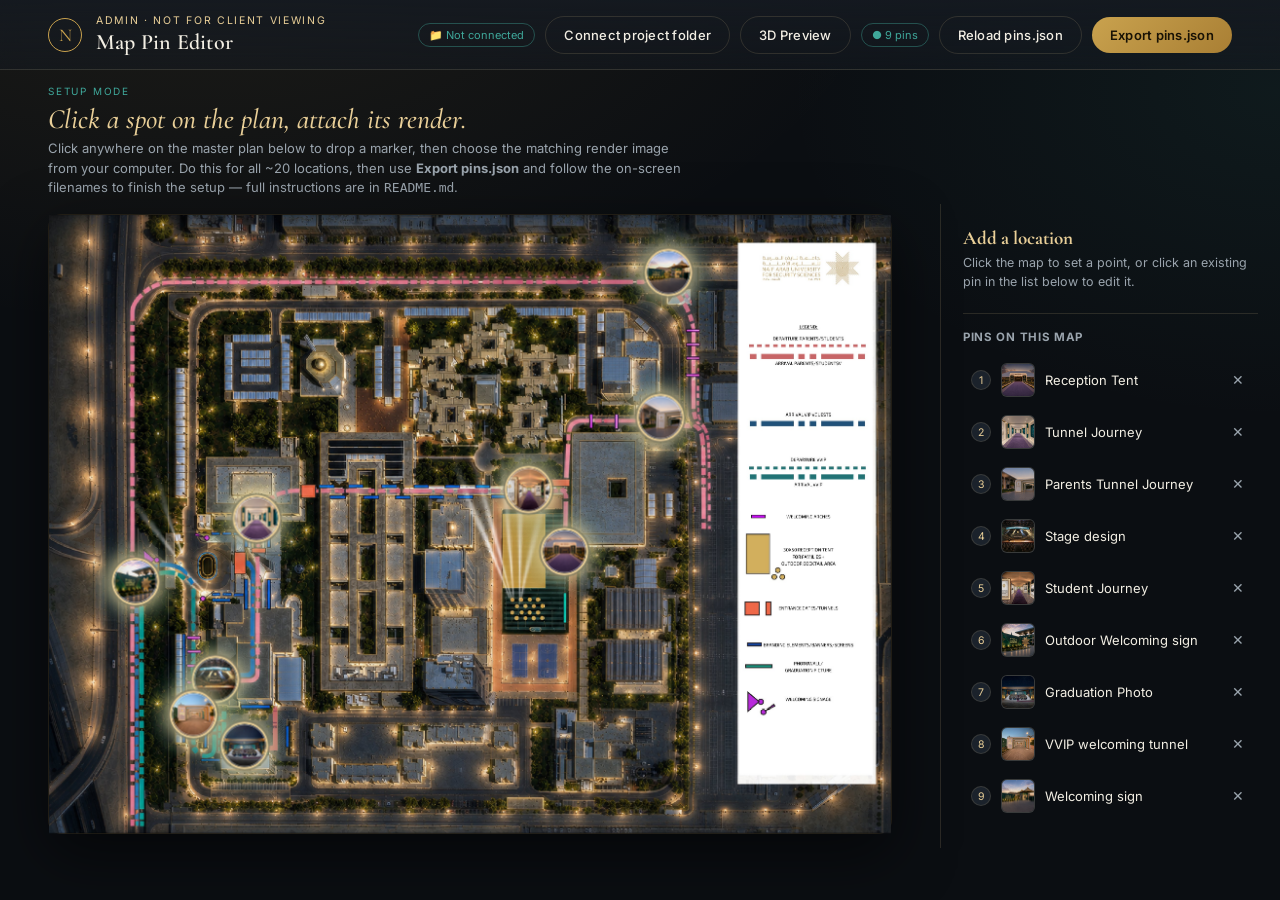
==== admin.html @ b7158697 "Interactive event site map" ====
<!DOCTYPE html>
<html lang="en">
<head>
<meta charset="UTF-8">
<meta name="viewport" content="width=device-width, initial-scale=1.0">
<title>Admin — Place Renders on Map</title>
<link rel="stylesheet" href="css/style.css">
</head>
<body class="page-admin">

<header class="topbar">
  <div class="brand">
    <div class="brand-mark">N</div>
    <div class="brand-text">
      <p class="eyebrow">Admin · Not for client viewing</p>
      <h1>Map Pin Editor</h1>
    </div>
  </div>
  <div class="topbar-actions">
    <span class="badge" id="folderStatus">📁 Not connected</span>
    <button class="btn" id="connectFolderBtn">Connect project folder</button>
    <button class="btn" id="toggle3DBtn">3D Preview</button>
    <span class="badge" id="pinCount">● 0 pins</span>
    <button class="btn" id="loadExistingBtn">Reload pins.json</button>
    <button class="btn btn-gold" id="exportBtn">Export pins.json</button>
  </div>
</header>

<section class="hero">
  <p class="eyebrow">Setup mode</p>
  <h2>Click a spot on the plan, attach its render.</h2>
  <p>Click anywhere on the master plan below to drop a marker, then choose the matching render image from your computer. Do this for all ~20 locations, then use <strong>Export pins.json</strong> and follow the on-screen filenames to finish the setup — full instructions are in <code>README.md</code>.</p>
</section>

<div class="perspective-panel" id="perspectivePanel" style="display:none;">
  <h4>3D bird's-eye perspective (this is what the client-facing map will use)</h4>

  <p class="hint">Map tilt — shared by everything on the map:</p>
  <div class="persp-row">
    <label><span>Tilt</span><span id="tiltXVal">55°</span></label>
    <input type="range" id="tiltXSlider" min="-80" max="80" value="55">
  </div>
  <div class="persp-row">
    <label><span>Corner angle</span><span id="tiltZVal">12°</span></label>
    <input type="range" id="tiltZSlider" min="-90" max="90" value="12">
  </div>
  <div class="persp-row">
    <label><span>Depth</span><span id="perspVal">1400px</span></label>
    <input type="range" id="perspSlider" min="200" max="6000" step="50" value="1400">
  </div>

  <div class="category-switch">
    <p class="hint">Pin orientation profile — every pin picks Category 1 or 2 when saved, and follows that profile's sliders below:</p>
    <div class="category-tabs">
      <button type="button" class="btn cat-tab active" id="editCat1Btn" data-cat="1">Editing: Category 1</button>
      <button type="button" class="btn cat-tab" id="editCat2Btn" data-cat="2">Editing: Category 2</button>
    </div>
  </div>

  <div class="persp-row">
    <label><span>Pin tilt</span><span id="pinTiltXVal">55°</span></label>
    <input type="range" id="pinTiltXSlider" min="-90" max="90" value="55">
  </div>
  <div class="persp-row">
    <label><span>Pin corner angle</span><span id="pinTiltZVal">12°</span></label>
    <input type="range" id="pinTiltZSlider" min="-90" max="90" value="12">
  </div>
  <div class="persp-row">
    <label><span>Pin scale X</span><span id="pinScaleXVal">1.00</span></label>
    <input type="range" id="pinScaleXSlider" min="0.25" max="3" step="0.05" value="1">
  </div>
  <div class="persp-row">
    <label><span>Pin scale Y</span><span id="pinScaleYVal">1.00</span></label>
    <input type="range" id="pinScaleYSlider" min="0.25" max="3" step="0.05" value="1">
  </div>
  <div class="persp-row">
    <label><span>Pin scale Z</span><span id="pinScaleZVal">1.00</span></label>
    <input type="range" id="pinScaleZSlider" min="0.25" max="4" step="0.05" value="1">
  </div>
  <div class="persp-row">
    <label><span>Pin skew</span><span id="pinSkewVal">0°</span></label>
    <input type="range" id="pinSkewSlider" min="-60" max="60" value="0">
  </div>
  <div class="persp-row">
    <label><span>Pin elevation</span><span id="elevateVal">70px</span></label>
    <input type="range" id="elevateSlider" min="-200" max="400" value="70">
  </div>
  <div class="persp-row">
    <label><span>Label lift (text only)</span><span id="labelLiftVal">0px</span></label>
    <input type="range" id="labelLiftSlider" min="-150" max="150" value="0">
  </div>
  <div class="persp-row">
    <label><span>Label offset (text only)</span><span id="labelOffsetXVal">0px</span></label>
    <input type="range" id="labelOffsetXSlider" min="-150" max="150" value="0">
  </div>

  <button class="btn btn-gold" id="savePerspectiveBtn">Save perspective settings</button>
</div>

<div class="admin-shell">
  <div class="stage-wrap">
    <div class="stage" id="stage">
      <div class="map-plane" id="mapPlane">
        <img src="assets/masterplan.jpg" alt="Event master plan" id="mapImg" draggable="false">
      </div>
    </div>
  </div>

  <aside class="side-panel">
    <h3 id="formHeading">Add a location</h3>
    <p class="hint">Click the map to set a point, or click an existing pin in the list below to edit it.</p>

    <div id="formArea" style="display:none;">
      <div class="field">
        <label>Title (shown to clients)</label>
        <input type="text" id="fTitle" placeholder="e.g. Reception Tent — Arrival Side">
      </div>
      <div class="field">
        <label>Category (optional tag)</label>
        <input type="text" id="fCategory" placeholder="e.g. VVIP Arrival">
      </div>
      <div class="field">
        <label>Pin orientation profile (controls 3D tilt/scale/label for this pin)</label>
        <div class="orientation-toggle">
          <label class="radio-pill"><input type="radio" name="fOrientation" value="1" checked> Category 1</label>
          <label class="radio-pill"><input type="radio" name="fOrientation" value="2"> Category 2</label>
        </div>
      </div>
      <div class="field">
        <label>Description (optional, shown under image)</label>
        <textarea id="fDesc" placeholder="Short note for the client about this view"></textarea>
      </div>
      <div class="field">
        <label>Main images (both shown together when the pin is opened)</label>
        <div class="image-slot-pair">
          <div class="image-slot">
            <label class="file-drop" id="dropLabelMain1">
              Main image 1
              <input type="file" id="fFileMain1" accept="image/*" style="display:none;">
              <div class="slot-preview" id="previewMain1"></div>
            </label>
            <input type="text" id="fCaptionMain1" class="caption-input" placeholder="Caption, e.g. Option 01">
          </div>
          <div class="image-slot">
            <label class="file-drop" id="dropLabelMain2">
              Main image 2
              <input type="file" id="fFileMain2" accept="image/*" style="display:none;">
              <div class="slot-preview" id="previewMain2"></div>
            </label>
            <input type="text" id="fCaptionMain2" class="caption-input" placeholder="Caption, e.g. Option 02">
          </div>
        </div>
      </div>
      <div class="field">
        <label>Extra images (optional, shown smaller in a strip below)</label>
        <div class="image-slot-pair">
          <div class="image-slot">
            <label class="file-drop" id="dropLabelExtra1">
              Extra image 1
              <input type="file" id="fFileExtra1" accept="image/*" style="display:none;">
              <div class="slot-preview" id="previewExtra1"></div>
            </label>
            <input type="text" id="fCaptionExtra1" class="caption-input" placeholder="Caption (optional)">
          </div>
          <div class="image-slot">
            <label class="file-drop" id="dropLabelExtra2">
              Extra image 2
              <input type="file" id="fFileExtra2" accept="image/*" style="display:none;">
              <div class="slot-preview" id="previewExtra2"></div>
            </label>
            <input type="text" id="fCaptionExtra2" class="caption-input" placeholder="Caption (optional)">
          </div>
        </div>
      </div>
      <div class="field" style="display:flex; gap:8px;">
        <button class="btn btn-gold" id="savePinBtn" style="flex:1;">Save pin</button>
        <button class="btn" id="cancelPinBtn">Cancel</button>
      </div>
      <p class="hint" id="filenameHint"></p>
    </div>

    <div class="pin-list">
      <h4>Pins on this map</h4>
      <div id="pinListItems"><p class="empty-state">No pins yet — click the map to add your first one.</p></div>
    </div>
  </aside>
</div>

<p class="footer-note">
  This editor never uploads files to any server — everything happens in your browser. Click <strong>Connect project folder</strong>
  once and pick your <code>nauss-event</code> project folder: after that, saving a pin writes its images straight into
  <code>images/</code>, and <strong>Export pins.json</strong> writes straight into <code>data/pins.json</code> — no manual moving,
  no Downloads folder. (Chrome/Edge only; other browsers fall back to downloading files for you to move in manually, as before.)
</p>

<div class="toast" id="toast"></div>

<script src="js/common.js"></script>
<script src="js/admin.js"></script>
</body>
</html>
---- css/style.css ----
@import url('https://fonts.googleapis.com/css2?family=Cormorant+Garamond:ital,wght@0,400;0,500;0,600;1,500&family=Inter:wght@400;500;600&display=swap');

:root{
  --ink:#0b0e12;
  --panel:#151a21;
  --panel-2:#1b222b;
  --line:rgba(233,207,152,0.14);
  --gold:#c9a24e;
  --gold-light:#e9cf98;
  --rose:#e2708c;
  --teal:#3fa79a;
  --text:#f3efe4;
  --text-dim:#9aa4ad;
  --shadow:0 20px 60px rgba(0,0,0,0.55);
  --radius:14px;
}

*{box-sizing:border-box;}
html,body{margin:0;padding:0;}
body{
  background:
    radial-gradient(1200px 700px at 15% -10%, rgba(201,162,78,0.10), transparent 60%),
    radial-gradient(900px 600px at 100% 10%, rgba(63,167,154,0.08), transparent 55%),
    var(--ink);
  color:var(--text);
  font-family:'Inter', sans-serif;
  min-height:100vh;
}

::selection{background:var(--gold); color:#111;}

a{color:inherit;}

html, body{height:100%;}
body.page-viewer{display:flex; flex-direction:column; overflow:hidden;}
body.page-admin{overflow-y:auto;}

.topbar{
  display:flex;
  align-items:center;
  justify-content:space-between;
  padding:14px clamp(18px,4vw,48px);
  border-bottom:1px solid var(--line);
  background:linear-gradient(180deg, rgba(21,26,33,0.9), rgba(21,26,33,0.55));
  backdrop-filter:blur(10px);
  flex-shrink:0;
  z-index:40;
}

.brand{
  display:flex;
  align-items:center;
  gap:14px;
}

.brand-mark{
  width:34px;height:34px;
  border:1px solid var(--gold);
  border-radius:50%;
  display:flex;align-items:center;justify-content:center;
  color:var(--gold);
  font-family:'Cormorant Garamond', serif;
  font-size:18px;
}

.brand-text .eyebrow{
  font-size:10.5px;
  letter-spacing:0.16em;
  text-transform:uppercase;
  color:var(--gold-light);
  margin:0 0 2px;
}

.brand-text h1{
  font-family:'Cormorant Garamond', serif;
  font-weight:600;
  font-size:22px;
  margin:0;
  letter-spacing:0.01em;
}

.topbar-actions{
  display:flex;
  gap:10px;
  align-items:center;
}

.btn{
  font-family:'Inter', sans-serif;
  font-size:13px;
  font-weight:500;
  letter-spacing:0.02em;
  padding:10px 18px;
  border-radius:999px;
  border:1px solid var(--line);
  background:transparent;
  color:var(--text);
  cursor:pointer;
  transition:all .18s ease;
  display:inline-flex;
  align-items:center;
  gap:8px;
  text-decoration:none;
}
.btn:hover{border-color:var(--gold); color:var(--gold-light);}
.btn-gold{
  background:linear-gradient(135deg, var(--gold), #a97f34);
  color:#181205;
  border:none;
  font-weight:600;
}
.btn-gold:hover{filter:brightness(1.08); color:#181205;}
.btn-ghost{opacity:0.85;}
.btn:disabled{opacity:0.35; cursor:not-allowed;}
.btn:disabled:hover{border-color:var(--line); color:var(--text);}

.hero{
  padding:14px clamp(18px,4vw,48px) 6px;
  max-width:1000px;
  flex-shrink:0;
}
.hero .eyebrow{
  font-size:10px;
  letter-spacing:0.18em;
  text-transform:uppercase;
  color:var(--teal);
  margin:0 0 4px;
}
.hero h2{
  font-family:'Cormorant Garamond', serif;
  font-weight:500;
  font-style:italic;
  font-size:clamp(20px,2.4vw,28px);
  line-height:1.15;
  margin:0 0 4px;
  color:var(--gold-light);
}
.hero p{
  color:var(--text-dim);
  font-size:13px;
  line-height:1.5;
  max-width:640px;
  margin:0;
}

body.page-viewer .stage-wrap{
  padding:16px clamp(16px,2.4vw,32px) 20px;
  flex:1;
  min-height:0;
  display:flex;
  align-items:stretch;
  justify-content:center;
}

body.page-viewer .stage{
  position:relative;
  height:100%;
  width:100%;
  margin:0;
  border-radius:var(--radius);
  overflow:hidden;
  box-shadow:var(--shadow);
  border:1px solid var(--line);
  background:#000;
  display:flex;
  align-items:center;
  justify-content:center;
}

body.page-viewer .stage img{
  height:100%;
  width:100%;
  object-fit:contain;
  user-select:none;
  -webkit-user-drag:none;
}

.info-overlay{
  position:absolute;
  top:22px;
  left:22px;
  max-width:380px;
  background:rgba(11,14,18,0.72);
  backdrop-filter:blur(14px);
  border:1px solid var(--line);
  border-radius:12px;
  padding:18px 22px;
  box-shadow:0 10px 30px rgba(0,0,0,0.5);
  z-index:6;
}
.info-overlay .eyebrow{
  font-size:10px;
  letter-spacing:0.18em;
  text-transform:uppercase;
  color:var(--teal);
  margin:0 0 6px;
}
.info-overlay h2{
  font-family:'Cormorant Garamond', serif;
  font-weight:500;
  font-style:italic;
  font-size:clamp(18px,2vw,23px);
  line-height:1.2;
  margin:0 0 8px;
  color:var(--gold-light);
}
.info-overlay p{
  color:var(--text-dim);
  font-size:12.5px;
  line-height:1.55;
  margin:0;
}
@media (max-width: 760px){
  .info-overlay{ max-width:calc(100% - 44px); padding:14px 16px; }
  .info-overlay p{ display:none; }
}

.stage-wrap{
  padding:10px clamp(18px,4vw,48px) 14px;
  flex:1;
  min-height:0;
  display:flex;
  align-items:center;
  justify-content:center;
  overflow:hidden;
}

.stage{
  position:relative;
  height:100%;
  max-height:90vh;
  max-width:100%;
  margin:0 auto;
  border-radius:var(--radius);
  overflow:hidden;
  box-shadow:var(--shadow);
  border:1px solid var(--line);
  background:#000;
  display:flex;
  align-items:center;
  justify-content:center;
}

.stage img{
  display:block;
  height:100%;
  width:auto;
  max-width:100%;
  object-fit:contain;
  user-select:none;
  -webkit-user-drag:none;
}

.footer-note{display:none;}

.pin{
  position:absolute;
  transform:translate(-50%,-50%);
  width:31px;height:31px;
  cursor:pointer;
  z-index:5;
  background:none;
  border:none;
  padding:0;
  margin:0;
  outline:none;
  -webkit-appearance:none;
  appearance:none;
}
.pin:focus{outline:none;}
.pin .ring{
  position:absolute;
  inset:0;
  border-radius:50%;
  border:1.5px solid var(--gold-light);
  animation:pulse 2.2s ease-out infinite;
}
.pin .glow{
  position:absolute;
  top:50%;left:50%;
  width:30px;height:30px;
  transform:translate(-50%,-50%);
  border-radius:50%;
  background:radial-gradient(circle, rgba(233,207,152,0.55), rgba(233,207,152,0) 70%);
  filter:blur(2px);
  pointer-events:none;
}
.pin .dot{
  position:absolute;
  top:50%;left:50%;
  width:13px;height:13px;
  transform:translate(-50%,-50%);
  border-radius:50%;
  background:radial-gradient(circle at 35% 30%, var(--gold-light), var(--gold) 60%, #7a5b1e 100%);
  box-shadow:0 0 14px 3px rgba(233,207,152,0.75), 0 0 0 2px rgba(11,14,18,0.7);
  transition:transform .15s ease;
}
.pin:hover .dot{transform:translate(-50%,-50%) scale(1.25);}
.pin:focus-visible .dot{outline:2px solid var(--teal); outline-offset:3px;}

.pin .label{
  position:absolute;
  top:-6px;
  left:20px;
  white-space:nowrap;
  font-size:11px;
  padding:4px 9px;
  border-radius:999px;
  background:rgba(11,14,18,0.88);
  border:1px solid var(--line);
  color:var(--gold-light);
  opacity:0;
  pointer-events:none;
  transform:translateX(-4px);
  transition:all .16s ease;
}
.pin:hover .label, .pin:focus-visible .label{opacity:1; transform:translateX(0);}

@keyframes pulse{
  0%{transform:scale(0.5); opacity:0.9;}
  80%{transform:scale(2.1); opacity:0;}
  100%{transform:scale(2.1); opacity:0;}
}

/* Viewer pins: circular photo thumbnail instead of a plain gold dot, 50% bigger */
.pin.pin-photo{
  width:47px;
  height:47px;
}
.pin.pin-photo .glow{
  width:44px;
  height:44px;
}
.pin.pin-photo .thumb-dot{
  position:absolute;
  top:50%; left:50%;
  width:100%; height:100%;
  transform:translate(-50%,-50%);
  border-radius:50%;
  overflow:hidden;
  border:2px solid var(--gold-light);
  background:#071016;
  box-shadow:
    0 0 18px 5px rgba(233,207,152,0.82),
    0 0 28px 10px rgba(63,167,154,0.28),
    inset 0 0 18px rgba(255,255,255,0.22),
    inset 0 0 32px rgba(63,167,154,0.18),
    0 0 0 2px rgba(11,14,18,0.7);
  transition:transform .15s ease;
}
.pin.pin-photo .thumb-dot::before{
  content:"";
  position:absolute;
  inset:0;
  z-index:1;
  background:
    linear-gradient(145deg, rgba(255,255,255,0.34), rgba(255,255,255,0.08) 28%, transparent 56%),
    radial-gradient(circle at 50% 35%, rgba(255,255,255,0.18), transparent 58%);
  mix-blend-mode:screen;
  pointer-events:none;
}
.pin.pin-photo .thumb-dot::after{
  content:"";
  position:absolute;
  inset:0;
  z-index:2;
  border-radius:inherit;
  box-shadow:
    inset 0 0 0 1px rgba(255,255,255,0.45),
    inset 0 -16px 24px rgba(0,0,0,0.28);
  pointer-events:none;
}
.pin.pin-photo .thumb-dot img{
  width:100%;
  height:100%;
  object-fit:cover;
  display:block;
  filter:brightness(1.22) contrast(1.08) saturate(1.14);
}
.pin.pin-photo:hover .thumb-dot{transform:translate(-50%,-50%) scale(1.12);}
.pin.pin-photo:focus-visible .thumb-dot{outline:2px solid var(--teal); outline-offset:3px;}
.pin.pin-photo .label{left:32px;}

/* ---------- 3D bird's-eye mode ---------- */

.stage{
  perspective: var(--persp, 1400px);
  perspective-origin: 70% 15%;
}
.map-plane{
  position:relative;
  transform-style: preserve-3d;
  transition: transform 0.9s cubic-bezier(.4,.1,.2,1);
  transform: rotateX(0deg) rotateZ(0deg);
}
body.page-viewer .map-plane{ height:100%; display:flex; align-items:center; justify-content:center; }
.stage.is-3d .map-plane{
  transform: rotateX(var(--tilt-x,55deg)) rotateZ(var(--tilt-z,12deg));
}

/* Admin uses the same thumbnail standees as the client view while previewing the tilt. */

/* Ground-level stalk connecting a standee card down to its pulsing landing marker */
.pin-stalk{
  position:absolute;
  left:50%; top:50%;
  width:2px; height:0;
  background:linear-gradient(to top, var(--gold-light), transparent);
  transform:translateX(-50%);
  opacity:0;
  transition:opacity .5s ease, height .5s ease;
  pointer-events:none;
}
.stage.is-3d .pin-stalk{
  opacity:.85;
  height:var(--pin-lift,70px);
}

/* Small caption that rides just under the standee card in 3D mode */
.pin-card-label{
  display:none;
  position:absolute;
  left:50%; top:50%;
  font-size:10px;
  letter-spacing:.05em;
  text-transform:uppercase;
  color:var(--gold-light);
  background:rgba(11,14,18,.82);
  padding:3px 8px;
  border-radius:5px;
  white-space:nowrap;
  pointer-events:none;
}
.stage.is-3d .pin-card-label{
  display:block;
  transform-origin:center bottom;
  transform:
    translate(calc(-50% + var(--label-offset-x,0px)), -50%)
    translateY(calc(-1 * var(--pin-label-lift,136px)))
    rotateZ(calc(-1 * var(--pin-tilt-z,12deg)))
    rotateX(calc(-1 * var(--pin-tilt-x,55deg)))
    skewX(var(--pin-skew,0deg))
    scale3d(var(--pin-scale-x,1), var(--pin-scale-y,1), var(--pin-scale-z,1));
}

/* The circular thumbnail becomes an elevated, upright rectangular standee in 3D mode.
   Pin tilt can be tuned separately from the map-plane's own tilt. */
.stage.is-3d .pin.pin-photo .thumb-dot{
  width:90px; height:60px;
  border-radius:6px;
  border-color:rgba(255,244,210,0.96);
  box-shadow:
    0 0 20px 6px rgba(233,207,152,0.88),
    0 0 42px 14px rgba(63,167,154,0.34),
    0 10px 26px rgba(0,0,0,0.42),
    inset 0 0 20px rgba(255,255,255,0.24),
    inset 0 0 34px rgba(63,167,154,0.22),
    0 0 0 2px rgba(11,14,18,0.78);
  transform:
    translate(-50%,-50%)
    translateY(calc(-1 * var(--pin-lift,70px)))
    rotateZ(calc(-1 * var(--pin-tilt-z,12deg)))
    rotateX(calc(-1 * var(--pin-tilt-x,55deg)))
    skewX(var(--pin-skew,0deg))
    scale3d(var(--pin-scale-x,1), var(--pin-scale-y,1), var(--pin-scale-z,1));
  transform-origin:center bottom;
  transition: width .5s ease, height .5s ease, border-radius .5s ease, transform .7s cubic-bezier(.4,.1,.2,1);
}
.stage.is-3d .pin.pin-photo .label{ display:none; }

/* Admin's perspective tuning panel */
.perspective-panel{
  position:fixed;
  top:86px;
  right:24px;
  z-index:90;
  width:min(420px, calc(100vw - 32px));
  max-height:calc(100vh - 110px);
  overflow-y:auto;
  margin:0;
  padding:16px 20px;
  border:1px solid var(--line);
  border-radius:12px;
  background:rgba(21,26,33,0.96);
  box-shadow:var(--shadow);
  backdrop-filter:blur(12px);
}
.perspective-panel h4{
  font-size:12px;
  text-transform:uppercase;
  letter-spacing:.05em;
  color:var(--gold-light);
  margin:0 0 14px;
  font-weight:600;
}
.persp-row{margin-bottom:12px;}
.persp-row label{
  display:flex;
  justify-content:space-between;
  font-size:11.5px;
  color:var(--text-dim);
  margin-bottom:5px;
}
.persp-row input[type=range]{
  width:100%;
  accent-color: var(--gold);
}
.perspective-panel .hint{
  font-size:11.5px;
  color:var(--text-dim);
  line-height:1.5;
  margin:2px 0 10px;
}
.category-switch{
  margin:6px 0 16px;
  padding-top:10px;
  border-top:1px dashed var(--line);
}
.category-tabs{
  display:flex;
  gap:8px;
  margin-bottom:4px;
}
.cat-tab{
  flex:1;
  font-size:11.5px;
  padding:8px 10px;
  text-align:center;
}
.cat-tab.active{
  background:linear-gradient(135deg, var(--gold), #a97f34);
  color:#181205;
  border-color:var(--gold);
}

.orientation-toggle{
  display:flex;
  gap:14px;
  align-items:center;
}
.field .radio-pill{
  display:flex;
  align-items:center;
  gap:6px;
  font-size:12.5px;
  color:var(--text);
  text-transform:none;
  letter-spacing:normal;
  cursor:pointer;
}
.field .radio-pill input[type=radio]{
  accent-color: var(--gold);
}

.pin.admin-pin .dot{
  background:radial-gradient(circle at 35% 30%, #f3a9bb, var(--rose) 60%, #7a2438 100%);
  box-shadow:0 0 10px rgba(226,112,140,0.85), 0 0 0 2px rgba(11,14,18,0.7);
}
.pin.admin-pin .ring{border-color:var(--rose);}

/* Modal / lightbox */
.overlay{
  position:fixed;
  inset:0;
  background:rgba(6,8,10,0.86);
  backdrop-filter:blur(6px);
  display:flex;
  align-items:center;
  justify-content:center;
  padding:24px;
  z-index:100;
  opacity:0;
  pointer-events:none;
  transition:opacity .22s ease;
}
.overlay.open{opacity:1; pointer-events:auto;}

.viewer{
  position:relative;
  max-width:1200px;
  width:100%;
  height:92vh;
  background:var(--panel);
  border:1px solid var(--line);
  border-radius:var(--radius);
  overflow:hidden;
  display:flex;
  flex-direction:column;
  box-shadow:var(--shadow);
  transform:scale(0.97) translateY(6px);
  transition:transform .22s ease;
}
.overlay.open .viewer{transform:scale(1) translateY(0);}

.viewer-head{
  display:flex;
  align-items:center;
  justify-content:space-between;
  padding:14px 22px;
  border-bottom:1px solid var(--line);
  gap:16px;
  flex-shrink:0;
}
.viewer-head .eyebrow{
  font-size:10.5px;
  letter-spacing:0.16em;
  text-transform:uppercase;
  color:var(--teal);
  margin:0 0 4px;
}
.viewer-head h3{
  font-family:'Cormorant Garamond', serif;
  font-weight:600;
  font-size:20px;
  margin:0;
  color:var(--gold-light);
}
.viewer-body{
  position:relative;
  flex:1;
  min-height:0;
  overflow:hidden;
  background:#000;
  display:flex;
  align-items:center;
  justify-content:center;
  padding:14px;
}
.viewer-body img{
  max-width:100%;
  max-height:100%;
  width:auto;
  height:auto;
  object-fit:contain;
  display:block;
}
.thumb-strip{
  display:flex;
  gap:10px;
  padding:10px 22px;
  border-top:1px solid var(--line);
  flex-shrink:0;
  overflow-x:auto;
}
.thumb-strip:empty{display:none;}
.thumb-strip .thumb-item{
  width:72px;
  height:52px;
  border-radius:8px;
  overflow:hidden;
  border:2px solid var(--line);
  cursor:pointer;
  flex-shrink:0;
  padding:0;
  background:#000;
  transition:border-color .15s ease;
}
.thumb-strip .thumb-item img{
  width:100%; height:100%; object-fit:cover; display:block;
}
.thumb-strip .thumb-item.active{border-color:var(--gold);}
.thumb-strip .thumb-item:hover{border-color:var(--gold-light);}

.viewer-foot{
  padding:12px 22px;
  border-top:1px solid var(--line);
  display:flex;
  justify-content:space-between;
  align-items:center;
  gap:12px;
  flex-shrink:0;
}
.viewer-foot p{
  margin:0;
  font-size:13px;
  color:var(--text-dim);
}
.icon-btn{
  width:36px;height:36px;
  border-radius:50%;
  border:1px solid var(--line);
  background:transparent;
  color:var(--text);
  cursor:pointer;
  display:flex;align-items:center;justify-content:center;
  font-size:16px;
  transition:all .15s ease;
}
.icon-btn:hover{border-color:var(--gold); color:var(--gold-light);}

/* Admin panel */
.admin-shell{display:grid; grid-template-columns:1fr 340px; gap:0; align-items:start;}
@media (max-width: 980px){.admin-shell{grid-template-columns:1fr;}}

.side-panel{
  padding:22px;
  border-left:1px solid var(--line);
  min-height:100%;
  position:sticky;
  top:82px;
}
@media (max-width:980px){.side-panel{position:static; border-left:none; border-top:1px solid var(--line);}}

.side-panel h3{
  font-family:'Cormorant Garamond', serif;
  font-size:19px;
  margin:0 0 4px;
  color:var(--gold-light);
}
.side-panel .hint{
  font-size:12.5px;
  color:var(--text-dim);
  line-height:1.55;
  margin:0 0 18px;
}

.field{margin-bottom:14px;}
.field label{
  display:block;
  font-size:11.5px;
  letter-spacing:0.04em;
  text-transform:uppercase;
  color:var(--text-dim);
  margin-bottom:6px;
}
.field input[type=text], .field textarea{
  width:100%;
  background:var(--panel-2);
  border:1px solid var(--line);
  border-radius:8px;
  padding:10px 12px;
  color:var(--text);
  font-family:'Inter', sans-serif;
  font-size:13.5px;
}
.field textarea{resize:vertical; min-height:60px;}
.field input:focus, .field textarea:focus{outline:none; border-color:var(--gold);}

.file-drop{
  border:1.5px dashed var(--line);
  border-radius:10px;
  padding:18px;
  text-align:center;
  font-size:12.5px;
  color:var(--text-dim);
  cursor:pointer;
  transition:all .15s ease;
}
.file-drop:hover{border-color:var(--gold); color:var(--gold-light);}
.file-drop img{max-width:100%; max-height:110px; border-radius:6px; margin-top:8px;}

.pin-list{
  margin-top:22px;
  border-top:1px solid var(--line);
  padding-top:16px;
}
.pin-list h4{
  font-size:11.5px;
  letter-spacing:0.06em;
  text-transform:uppercase;
  color:var(--text-dim);
  margin:0 0 10px;
}
.pin-row{
  display:flex;
  align-items:center;
  gap:10px;
  padding:9px 8px;
  border-radius:8px;
  font-size:13px;
  cursor:pointer;
  transition:background .12s ease;
}
.pin-row:hover{background:var(--panel-2);}
.pin-row .thumb{
  width:34px;height:34px;
  border-radius:6px;
  object-fit:cover;
  background:var(--panel-2);
  flex-shrink:0;
  border:1px solid var(--line);
}
.pin-row .num{
  width:20px;height:20px;
  border-radius:50%;
  background:var(--panel-2);
  border:1px solid var(--line);
  font-size:10.5px;
  display:flex;align-items:center;justify-content:center;
  color:var(--gold-light);
  flex-shrink:0;
}
.pin-row .name{flex:1; overflow:hidden; text-overflow:ellipsis; white-space:nowrap;}
.pin-row .del{
  background:none;border:none;color:var(--text-dim);
  cursor:pointer; font-size:14px; padding:2px 6px;
}
.pin-row .del:hover{color:var(--rose);}

.empty-state{
  font-size:12.5px;
  color:var(--text-dim);
  padding:10px 0;
}

.toast{
  position:fixed;
  bottom:26px;
  left:50%;
  transform:translateX(-50%) translateY(20px);
  background:var(--panel);
  border:1px solid var(--gold);
  color:var(--gold-light);
  padding:12px 20px;
  border-radius:999px;
  font-size:13px;
  box-shadow:var(--shadow);
  opacity:0;
  pointer-events:none;
  transition:all .25s ease;
  z-index:200;
}
.toast.show{opacity:1; transform:translateX(-50%) translateY(0);}

.footer-note{
  padding:0 clamp(18px,4vw,48px) 40px;
  color:var(--text-dim);
  font-size:12px;
  max-width:800px;
}

.crosshair-mode .stage img{cursor:crosshair;}

/* Admin map — let it size to content, no viewport-height cropping */
.page-admin .stage-wrap{
  overflow:visible;
}
.page-admin .stage{
  height:auto;
  max-height:none;
  overflow:visible;
  display:block;
}
.page-admin .stage img{
  display:block;
  height:auto;
  width:100%;
  max-width:100%;
  object-fit:contain;
}

.upload-preview{
  display:inline-flex;
  flex-direction:column;
  align-items:center;
  gap:5px;
}
.upload-caption{
  font-size:10px;
  letter-spacing:0.05em;
  text-transform:uppercase;
  color:var(--gold-light);
}

.image-slot-pair{
  display:flex;
  gap:10px;
}
.image-slot{
  flex:1;
  min-width:0;
  display:flex;
  flex-direction:column;
  gap:6px;
}
.image-slot .file-drop{
  padding:14px 8px;
  font-size:11.5px;
}
.slot-preview img{
  max-width:100%;
  max-height:80px;
  border-radius:6px;
  margin-top:8px;
  display:block;
  margin-left:auto;
  margin-right:auto;
}
.slot-filename{
  display:block;
  font-size:9.5px;
  color:var(--text-dim);
  margin-top:4px;
  word-break:break-all;
}
.caption-input{
  width:100%;
  background:var(--panel-2);
  border:1px solid var(--line);
  border-radius:8px;
  padding:8px 10px;
  color:var(--text);
  font-size:12.5px;
  font-family:'Inter', sans-serif;
}
.caption-input:focus{outline:none; border-color:var(--gold);}

.thumb-strip .thumb-item{position:relative;}
.thumb-cap{
  position:absolute;
  bottom:0; left:0; right:0;
  font-size:9px;
  letter-spacing:0.04em;
  text-transform:uppercase;
  text-align:center;
  padding:2px 0;
  background:rgba(11,14,18,0.78);
  color:var(--gold-light);
  pointer-events:none;
}

.thumb-strip{align-items:center;}
.mockups-group{
  display:flex;
  flex-direction:column;
  align-items:center;
  gap:4px;
  flex-shrink:0;
}
.mockups-label{
  font-size:9px;
  letter-spacing:0.08em;
  text-transform:uppercase;
  color:var(--text-dim);
  margin:0;
}
.mockups-row{
  display:flex;
  gap:8px;
}
.thumb-divider{
  width:1px;
  align-self:stretch;
  background:var(--line);
  flex-shrink:0;
}

/* Viewer: two main images shown side by side */
.main-pair{
  display:flex;
  gap:14px;
  width:100%;
  height:100%;
  align-items:center;
  justify-content:center;
}
.main-pair .main-item{
  flex:1;
  max-width:50%;
  height:100%;
  min-width:0;
  display:flex;
  flex-direction:column;
  align-items:center;
  justify-content:center;
  gap:8px;
}
.main-pair.single .main-item{max-width:100%;}
.main-pair .main-item img{
  max-width:100%;
  max-height:calc(100% - 30px);
  object-fit:contain;
  border-radius:8px;
  display:block;
}
.main-item .main-caption{
  font-size:12.5px;
  letter-spacing:0.04em;
  text-transform:uppercase;
  color:var(--gold-light);
  text-align:center;
  margin:0;
}
@media (max-width:760px){
  .main-pair{flex-direction:column; overflow-y:auto;}
  .main-pair .main-item{max-width:100%; height:auto;}
  .main-pair .main-item img{max-height:38vh;}
}

/* Nested overlay for viewing a single extra image at full size */
.extra-overlay{
  position:absolute;
  inset:0;
  background:rgba(6,8,10,0.94);
  display:flex;
  flex-direction:column;
  align-items:center;
  justify-content:center;
  gap:10px;
  padding:20px;
  opacity:0;
  pointer-events:none;
  transition:opacity .2s ease;
  z-index:20;
}
.extra-overlay.open{opacity:1; pointer-events:auto;}
.extra-overlay img{
  max-width:100%;
  max-height:80%;
  object-fit:contain;
  border-radius:8px;
}
.extra-overlay .extra-caption{
  font-size:13px;
  color:var(--gold-light);
  text-align:center;
  margin:0;
}
.extra-overlay .icon-btn{
  position:absolute;
  top:14px; right:14px;
}

.badge{
  display:inline-flex;
  align-items:center;
  gap:6px;
  font-size:11px;
  color:var(--teal);
  border:1px solid rgba(63,167,154,0.4);
  padding:4px 10px;
  border-radius:999px;
}
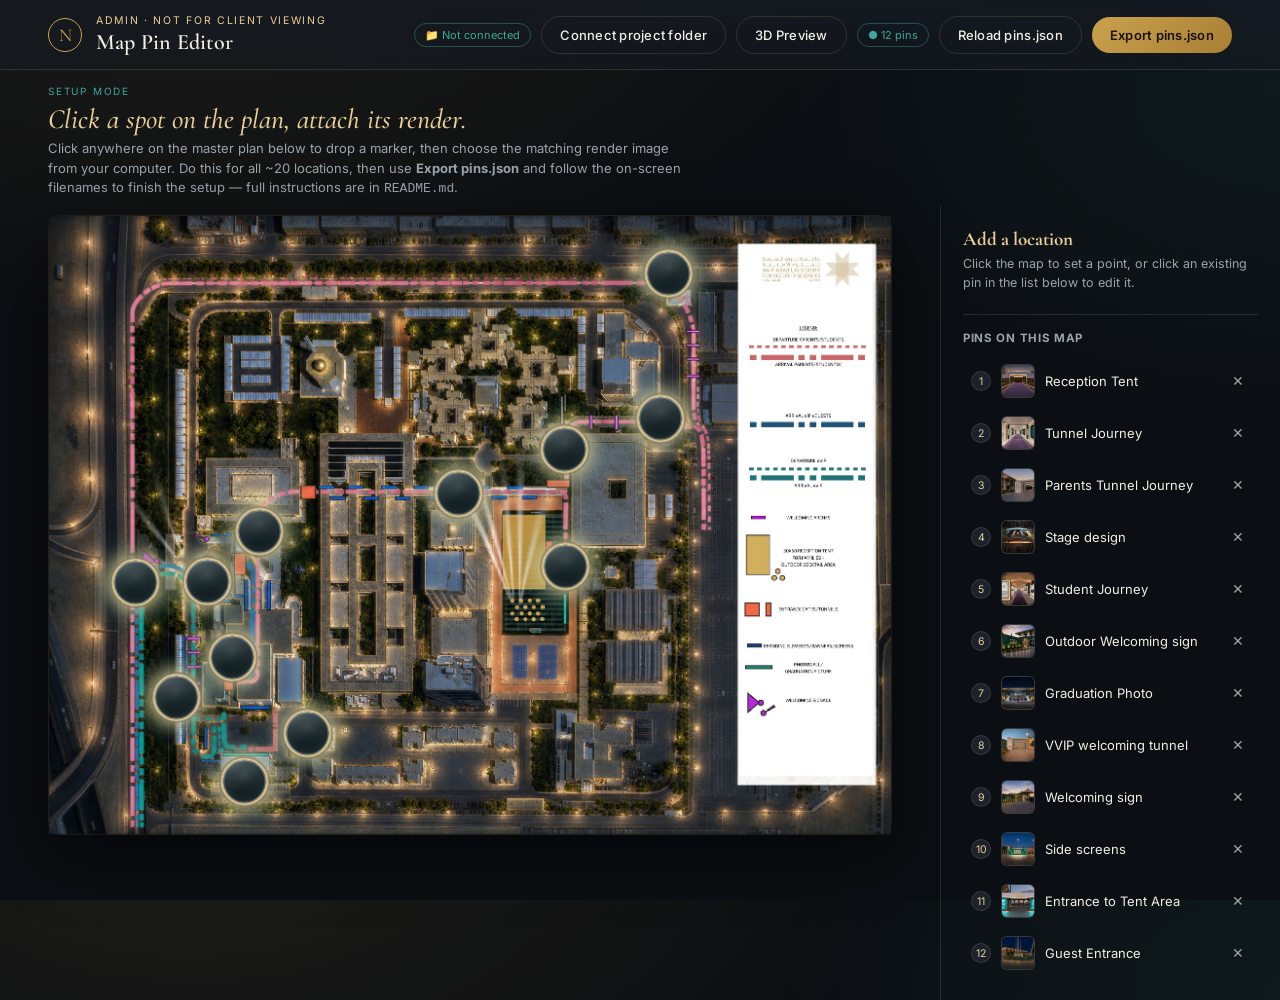
==== commit e9928bae: "Add hover/tap preview scaling for map pins (2D + 3D standees)" ====
--- a/admin.html
+++ b/admin.html
@@ -152,25 +152,9 @@
         </div>
       </div>
       <div class="field">
-        <label>Extra images (optional, shown smaller in a strip below)</label>
-        <div class="image-slot-pair">
-          <div class="image-slot">
-            <label class="file-drop" id="dropLabelExtra1">
-              Extra image 1
-              <input type="file" id="fFileExtra1" accept="image/*" style="display:none;">
-              <div class="slot-preview" id="previewExtra1"></div>
-            </label>
-            <input type="text" id="fCaptionExtra1" class="caption-input" placeholder="Caption (optional)">
-          </div>
-          <div class="image-slot">
-            <label class="file-drop" id="dropLabelExtra2">
-              Extra image 2
-              <input type="file" id="fFileExtra2" accept="image/*" style="display:none;">
-              <div class="slot-preview" id="previewExtra2"></div>
-            </label>
-            <input type="text" id="fCaptionExtra2" class="caption-input" placeholder="Caption (optional)">
-          </div>
-        </div>
+        <label>Extra images (optional, shown smaller in a strip below — add as many as you like)</label>
+        <div class="extra-slots" id="extraSlotsContainer"></div>
+        <button type="button" class="btn" id="addExtraSlotBtn">+ Add extra image</button>
       </div>
       <div class="field" style="display:flex; gap:8px;">
         <button class="btn btn-gold" id="savePinBtn" style="flex:1;">Save pin</button>
--- a/css/style.css
+++ b/css/style.css
@@ -266,8 +266,18 @@
   outline:none;
   -webkit-appearance:none;
   appearance:none;
+  --pin-boost:1;
+  transition:opacity .2s ease;
 }
 .pin:focus{outline:none;}
+
+/* Preview/select states: hovering (mouse) or first tap boosts a pin so it's
+   unmistakable which one will open on the next click; other pins on the map
+   shrink and fade slightly so the highlighted one reads clearly. Driven by
+   JS-toggled classes (viewer.js) rather than :hover alone, so touch's
+   tap-to-select-then-tap-to-open flow gets the same visual as desktop hover. */
+.pin.is-focused{ --pin-boost:1.16; z-index:8; }
+.pin.is-dimmed{ --pin-boost:0.85; opacity:0.55; z-index:4; }
 .pin .ring{
   position:absolute;
   inset:0;
@@ -346,7 +356,8 @@
     inset 0 0 18px rgba(255,255,255,0.22),
     inset 0 0 32px rgba(63,167,154,0.18),
     0 0 0 2px rgba(11,14,18,0.7);
-  transition:transform .15s ease;
+  transition:transform .18s ease;
+  transform:translate(-50%,-50%) scale(var(--pin-boost,1));
 }
 .pin.pin-photo .thumb-dot::before{
   content:"";
@@ -377,7 +388,6 @@
   display:block;
   filter:brightness(1.22) contrast(1.08) saturate(1.14);
 }
-.pin.pin-photo:hover .thumb-dot{transform:translate(-50%,-50%) scale(1.12);}
 .pin.pin-photo:focus-visible .thumb-dot{outline:2px solid var(--teal); outline-offset:3px;}
 .pin.pin-photo .label{left:32px;}
 
@@ -440,7 +450,7 @@
     rotateZ(calc(-1 * var(--pin-tilt-z,12deg)))
     rotateX(calc(-1 * var(--pin-tilt-x,55deg)))
     skewX(var(--pin-skew,0deg))
-    scale3d(var(--pin-scale-x,1), var(--pin-scale-y,1), var(--pin-scale-z,1));
+    scale3d(calc(var(--pin-scale-x,1) * var(--pin-boost,1)), calc(var(--pin-scale-y,1) * var(--pin-boost,1)), var(--pin-scale-z,1));
 }
 
 /* The circular thumbnail becomes an elevated, upright rectangular standee in 3D mode.
@@ -462,9 +472,9 @@
     rotateZ(calc(-1 * var(--pin-tilt-z,12deg)))
     rotateX(calc(-1 * var(--pin-tilt-x,55deg)))
     skewX(var(--pin-skew,0deg))
-    scale3d(var(--pin-scale-x,1), var(--pin-scale-y,1), var(--pin-scale-z,1));
+    scale3d(calc(var(--pin-scale-x,1) * var(--pin-boost,1)), calc(var(--pin-scale-y,1) * var(--pin-boost,1)), var(--pin-scale-z,1));
   transform-origin:center bottom;
-  transition: width .5s ease, height .5s ease, border-radius .5s ease, transform .7s cubic-bezier(.4,.1,.2,1);
+  transition: width .5s ease, height .5s ease, border-radius .5s ease, transform .45s cubic-bezier(.4,.1,.2,1);
 }
 .stage.is-3d .pin.pin-photo .label{ display:none; }
 
@@ -905,6 +915,43 @@
 }
 .caption-input:focus{outline:none; border-color:var(--gold);}
 
+.extra-slots{
+  display:flex;
+  flex-direction:column;
+  gap:10px;
+  margin-bottom:10px;
+}
+.extra-slot-row{
+  position:relative;
+  display:flex;
+  flex-direction:column;
+  gap:6px;
+  padding:10px;
+  border:1px solid var(--line);
+  border-radius:10px;
+  background:var(--panel-2);
+}
+.extra-slot-row .file-drop{
+  padding:12px 8px;
+  font-size:11.5px;
+}
+.extra-slot-row .remove-slot-btn{
+  position:absolute;
+  top:8px;
+  right:8px;
+  background:none;
+  border:1px solid var(--line);
+  color:var(--text-dim);
+  border-radius:50%;
+  width:22px;
+  height:22px;
+  font-size:12px;
+  line-height:1;
+  cursor:pointer;
+  z-index:2;
+}
+.extra-slot-row .remove-slot-btn:hover{color:var(--rose); border-color:var(--rose);}
+
 .thumb-strip .thumb-item{position:relative;}
 .thumb-cap{
   position:absolute;
